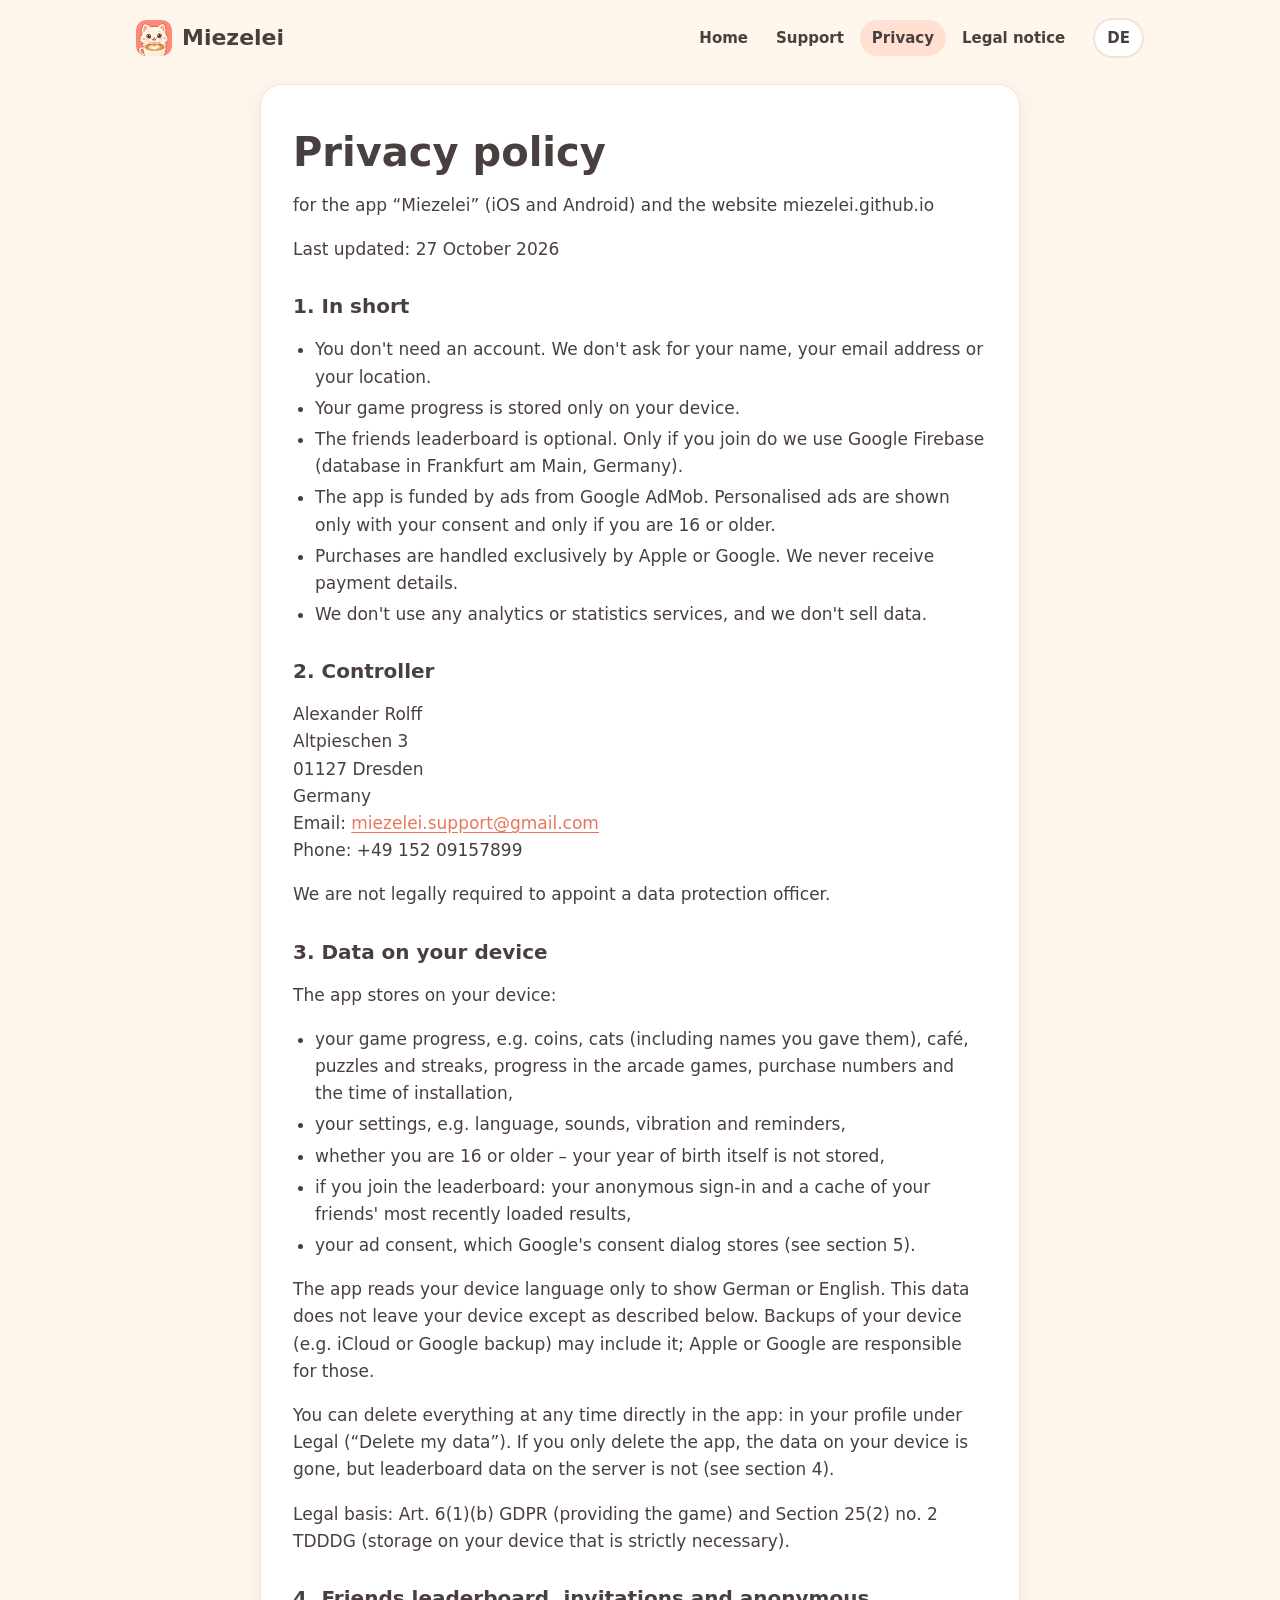
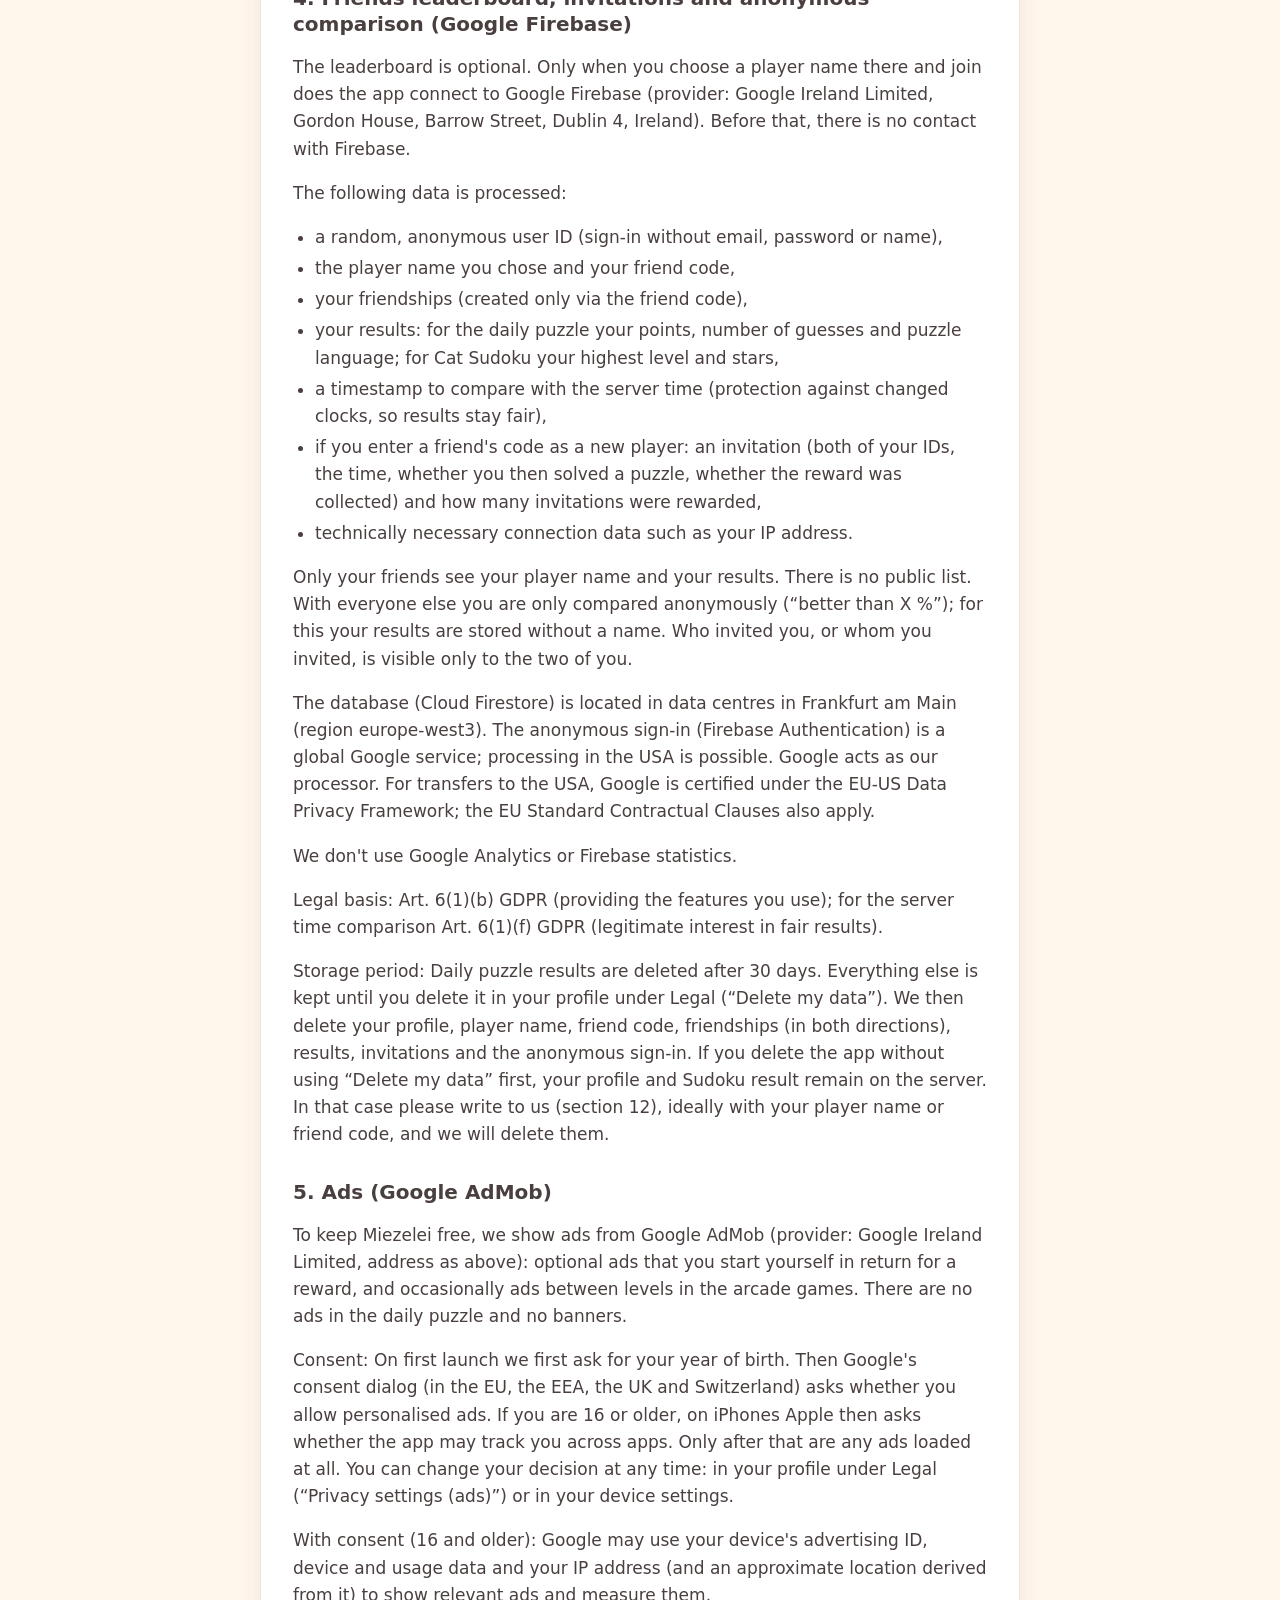
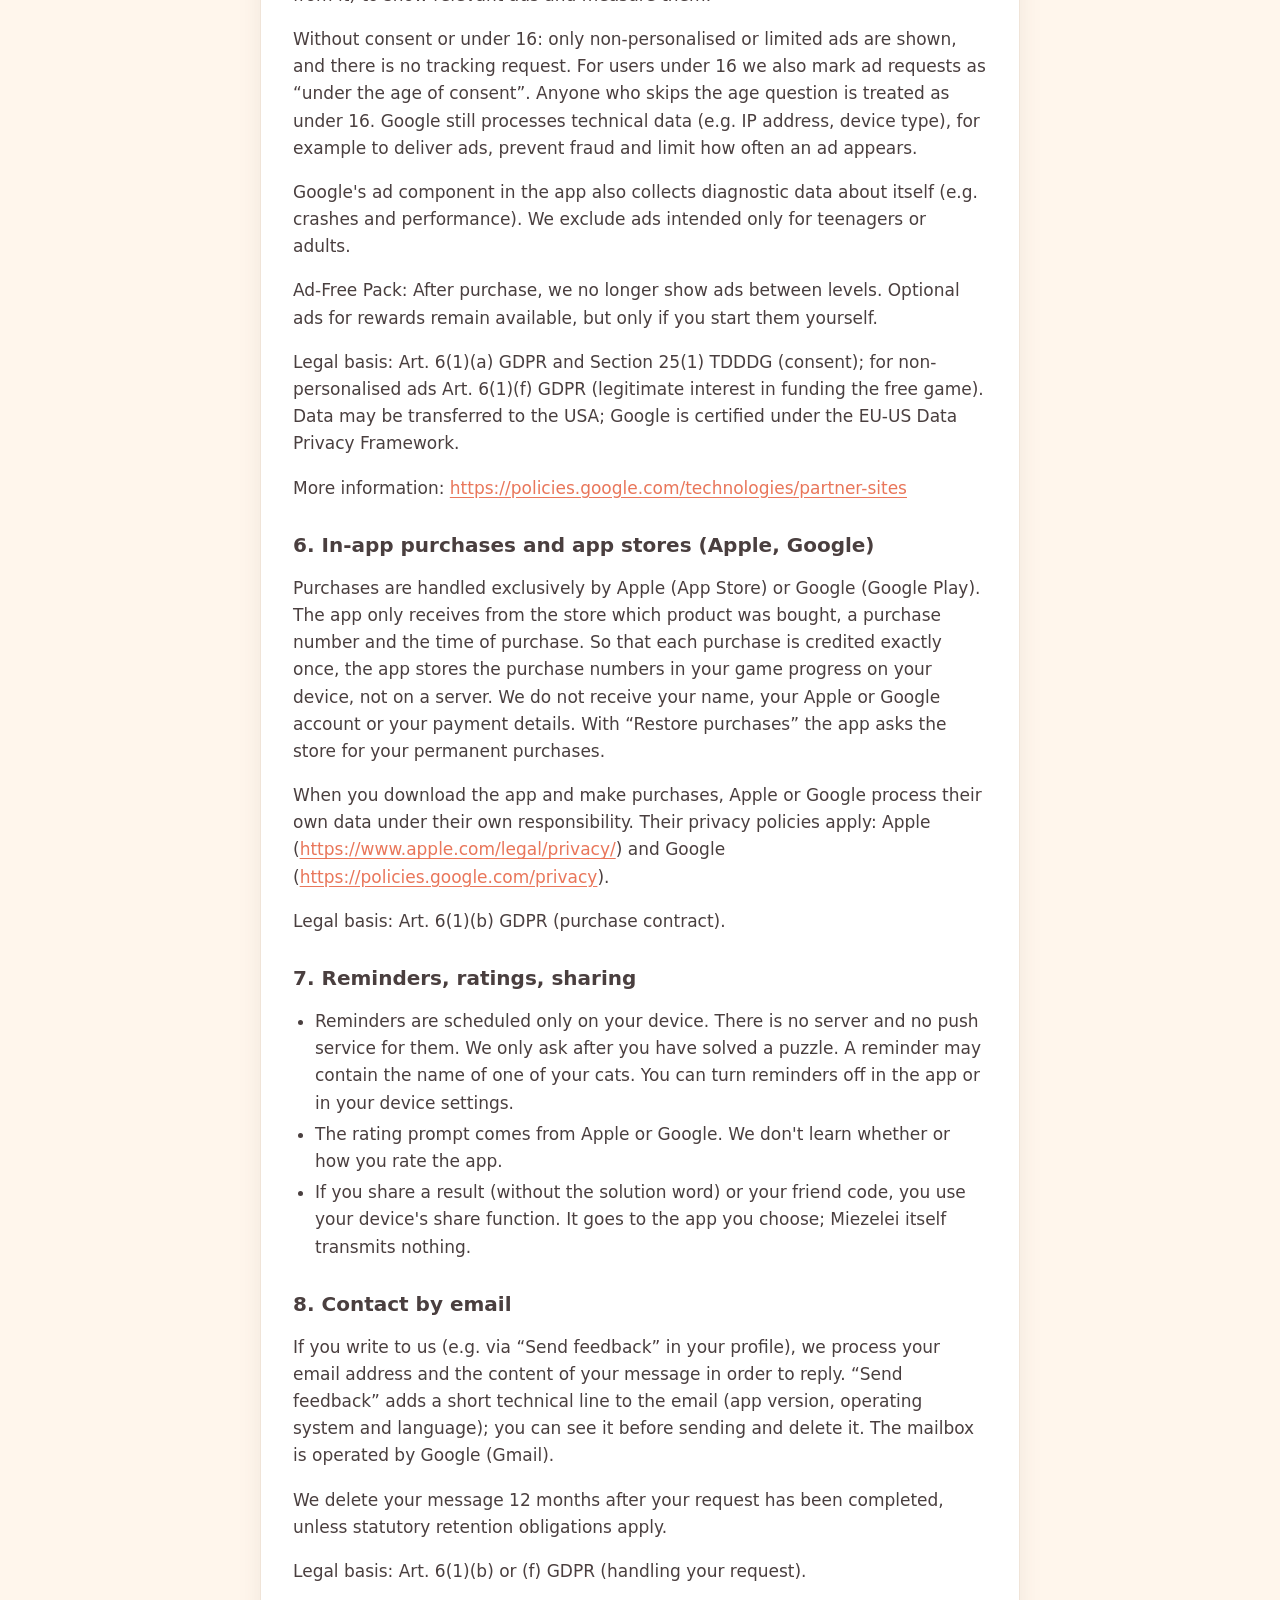
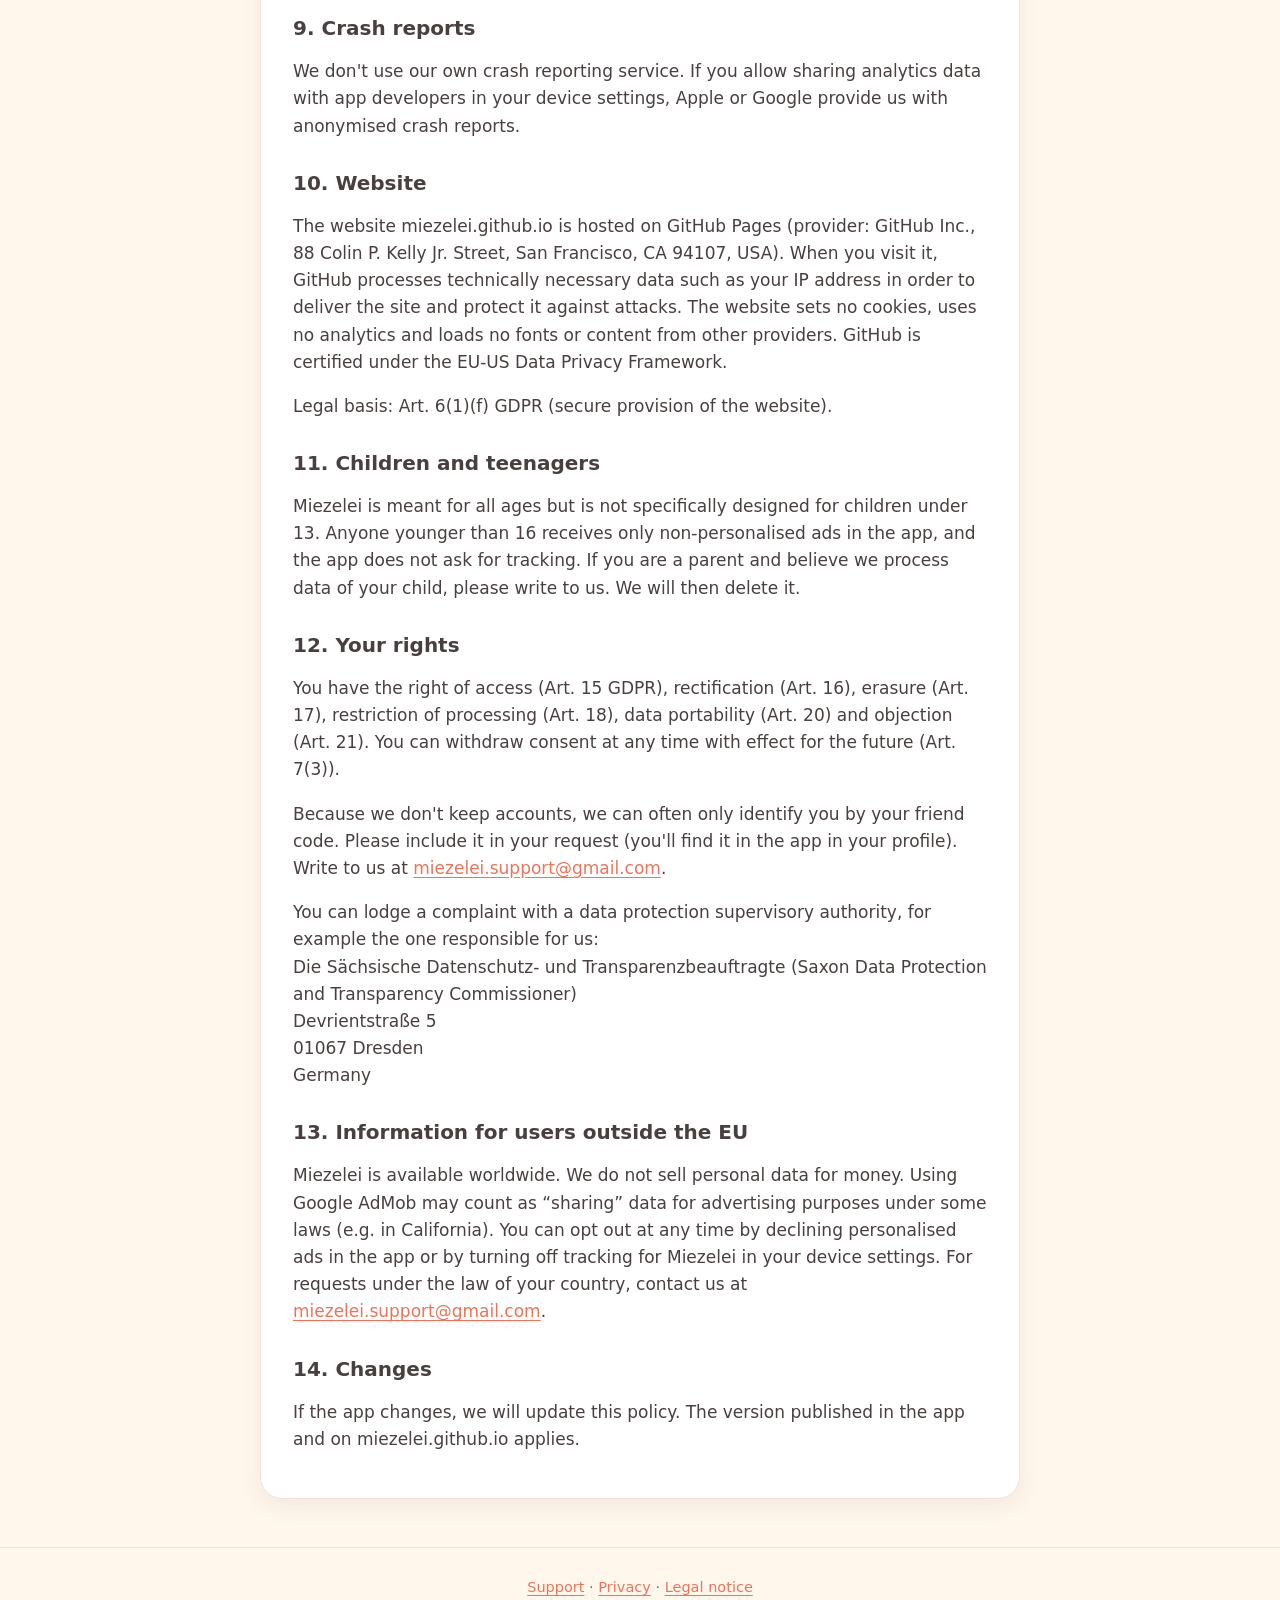
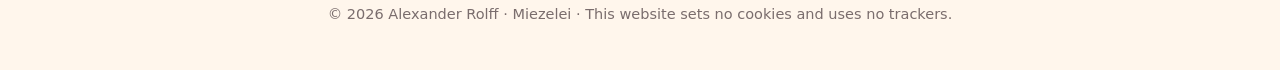
==== en/privacy/index.html @ c714ddec "Website miezelei.github.io: Start, Support, Datenschutz, Impressum (DE/EN), app-ads.txt, 404 Co-Auth" ====
<!doctype html>
<html lang="en">
<head>
<meta charset="utf-8">
<meta name="viewport" content="width=device-width, initial-scale=1">
<title>Privacy policy – Miezelei</title>
<meta name="description" content="Privacy policy for the Miezelei app and miezelei.github.io.">
<meta name="theme-color" content="#FFF6EC">
<link rel="canonical" href="https://miezelei.github.io/en/privacy/">
<link rel="alternate" hreflang="de" href="https://miezelei.github.io/datenschutz/">
<link rel="alternate" hreflang="en" href="https://miezelei.github.io/en/privacy/">
<link rel="icon" type="image/png" href="/assets/img/favicon-64.png">
<link rel="apple-touch-icon" href="/assets/img/apple-touch-icon.png">
<link rel="stylesheet" href="/assets/style.css">
</head>
<body>
<a class="skip" href="#inhalt">Skip to content</a>
<header class="top">
  <a class="brand" href="/en/"><img src="/assets/img/favicon-64.png" alt="" width="36" height="36"><span>Miezelei</span></a>
  <nav aria-label="Main menu"><a href="/en/">Home</a><a href="/en/support/">Support</a><a href="/en/privacy/" aria-current="page">Privacy</a><a href="/en/legal-notice/">Legal notice</a></nav>
  <a class="lang" href="/datenschutz/" hreflang="de" lang="de" aria-label="Deutsch">DE</a>
</header>
<main id="inhalt" class="">
<article class="page legal">
<h1>Privacy policy</h1>
<p>for the app “Miezelei” (iOS and Android) and the website miezelei.github.io</p>
<p>Last updated: 27 October 2026</p>
<h2 id="1-in-short">1. In short</h2>
<ul><li>You don't need an account. We don't ask for your name, your email address or your location.</li><li>Your game progress is stored only on your device.</li><li>The friends leaderboard is optional. Only if you join do we use Google Firebase (database in Frankfurt am Main, Germany).</li><li>The app is funded by ads from Google AdMob. Personalised ads are shown only with your consent and only if you are 16 or older.</li><li>Purchases are handled exclusively by Apple or Google. We never receive payment details.</li><li>We don't use any analytics or statistics services, and we don't sell data.</li></ul>
<h2 id="2-controller">2. Controller</h2>
<p>Alexander Rolff<br>Altpieschen 3<br>01127 Dresden<br>Germany<br>Email: <a href="mailto:miezelei.support@gmail.com">miezelei.support@gmail.com</a><br>Phone: +49 152 09157899</p>
<p>We are not legally required to appoint a data protection officer.</p>
<h2 id="3-data-on-your-device">3. Data on your device</h2>
<p>The app stores on your device:</p>
<ul><li>your game progress, e.g. coins, cats (including names you gave them), café, puzzles and streaks, progress in the arcade games, purchase numbers and the time of installation,</li><li>your settings, e.g. language, sounds, vibration and reminders,</li><li>whether you are 16 or older – your year of birth itself is not stored,</li><li>if you join the leaderboard: your anonymous sign-in and a cache of your friends' most recently loaded results,</li><li>your ad consent, which Google's consent dialog stores (see section 5).</li></ul>
<p>The app reads your device language only to show German or English. This data does not leave your device except as described below. Backups of your device (e.g. iCloud or Google backup) may include it; Apple or Google are responsible for those.</p>
<p>You can delete everything at any time directly in the app: in your profile under Legal (“Delete my data”). If you only delete the app, the data on your device is gone, but leaderboard data on the server is not (see section 4).</p>
<p>Legal basis: Art. 6(1)(b) GDPR (providing the game) and Section 25(2) no. 2 TDDDG (storage on your device that is strictly necessary).</p>
<h2 id="4-friends-leaderboard-invitations-and-anonymous-comparison-google-firebase">4. Friends leaderboard, invitations and anonymous comparison (Google Firebase)</h2>
<p>The leaderboard is optional. Only when you choose a player name there and join does the app connect to Google Firebase (provider: Google Ireland Limited, Gordon House, Barrow Street, Dublin 4, Ireland). Before that, there is no contact with Firebase.</p>
<p>The following data is processed:</p>
<ul><li>a random, anonymous user ID (sign-in without email, password or name),</li><li>the player name you chose and your friend code,</li><li>your friendships (created only via the friend code),</li><li>your results: for the daily puzzle your points, number of guesses and puzzle language; for Cat Sudoku your highest level and stars,</li><li>a timestamp to compare with the server time (protection against changed clocks, so results stay fair),</li><li>if you enter a friend's code as a new player: an invitation (both of your IDs, the time, whether you then solved a puzzle, whether the reward was collected) and how many invitations were rewarded,</li><li>technically necessary connection data such as your IP address.</li></ul>
<p>Only your friends see your player name and your results. There is no public list. With everyone else you are only compared anonymously (“better than X %”); for this your results are stored without a name. Who invited you, or whom you invited, is visible only to the two of you.</p>
<p>The database (Cloud Firestore) is located in data centres in Frankfurt am Main (region europe-west3). The anonymous sign-in (Firebase Authentication) is a global Google service; processing in the USA is possible. Google acts as our processor. For transfers to the USA, Google is certified under the EU-US Data Privacy Framework; the EU Standard Contractual Clauses also apply.</p>
<p>We don't use Google Analytics or Firebase statistics.</p>
<p>Legal basis: Art. 6(1)(b) GDPR (providing the features you use); for the server time comparison Art. 6(1)(f) GDPR (legitimate interest in fair results).</p>
<p>Storage period: Daily puzzle results are deleted after 30 days. Everything else is kept until you delete it in your profile under Legal (“Delete my data”). We then delete your profile, player name, friend code, friendships (in both directions), results, invitations and the anonymous sign-in. If you delete the app without using “Delete my data” first, your profile and Sudoku result remain on the server. In that case please write to us (section 12), ideally with your player name or friend code, and we will delete them.</p>
<h2 id="5-ads-google-admob">5. Ads (Google AdMob)</h2>
<p>To keep Miezelei free, we show ads from Google AdMob (provider: Google Ireland Limited, address as above): optional ads that you start yourself in return for a reward, and occasionally ads between levels in the arcade games. There are no ads in the daily puzzle and no banners.</p>
<p>Consent: On first launch we first ask for your year of birth. Then Google's consent dialog (in the EU, the EEA, the UK and Switzerland) asks whether you allow personalised ads. If you are 16 or older, on iPhones Apple then asks whether the app may track you across apps. Only after that are any ads loaded at all. You can change your decision at any time: in your profile under Legal (“Privacy settings (ads)”) or in your device settings.</p>
<p>With consent (16 and older): Google may use your device's advertising ID, device and usage data and your IP address (and an approximate location derived from it) to show relevant ads and measure them.</p>
<p>Without consent or under 16: only non-personalised or limited ads are shown, and there is no tracking request. For users under 16 we also mark ad requests as “under the age of consent”. Anyone who skips the age question is treated as under 16. Google still processes technical data (e.g. IP address, device type), for example to deliver ads, prevent fraud and limit how often an ad appears.</p>
<p>Google's ad component in the app also collects diagnostic data about itself (e.g. crashes and performance). We exclude ads intended only for teenagers or adults.</p>
<p>Ad-Free Pack: After purchase, we no longer show ads between levels. Optional ads for rewards remain available, but only if you start them yourself.</p>
<p>Legal basis: Art. 6(1)(a) GDPR and Section 25(1) TDDDG (consent); for non-personalised ads Art. 6(1)(f) GDPR (legitimate interest in funding the free game). Data may be transferred to the USA; Google is certified under the EU-US Data Privacy Framework.</p>
<p>More information: <a href="https://policies.google.com/technologies/partner-sites">https://policies.google.com/technologies/partner-sites</a></p>
<h2 id="6-in-app-purchases-and-app-stores-apple-google">6. In-app purchases and app stores (Apple, Google)</h2>
<p>Purchases are handled exclusively by Apple (App Store) or Google (Google Play). The app only receives from the store which product was bought, a purchase number and the time of purchase. So that each purchase is credited exactly once, the app stores the purchase numbers in your game progress on your device, not on a server. We do not receive your name, your Apple or Google account or your payment details. With “Restore purchases” the app asks the store for your permanent purchases.</p>
<p>When you download the app and make purchases, Apple or Google process their own data under their own responsibility. Their privacy policies apply: Apple (<a href="https://www.apple.com/legal/privacy/">https://www.apple.com/legal/privacy/</a>) and Google (<a href="https://policies.google.com/privacy">https://policies.google.com/privacy</a>).</p>
<p>Legal basis: Art. 6(1)(b) GDPR (purchase contract).</p>
<h2 id="7-reminders-ratings-sharing">7. Reminders, ratings, sharing</h2>
<ul><li>Reminders are scheduled only on your device. There is no server and no push service for them. We only ask after you have solved a puzzle. A reminder may contain the name of one of your cats. You can turn reminders off in the app or in your device settings.</li><li>The rating prompt comes from Apple or Google. We don't learn whether or how you rate the app.</li><li>If you share a result (without the solution word) or your friend code, you use your device's share function. It goes to the app you choose; Miezelei itself transmits nothing.</li></ul>
<h2 id="8-contact-by-email">8. Contact by email</h2>
<p>If you write to us (e.g. via “Send feedback” in your profile), we process your email address and the content of your message in order to reply. “Send feedback” adds a short technical line to the email (app version, operating system and language); you can see it before sending and delete it. The mailbox is operated by Google (Gmail).</p>
<p>We delete your message 12 months after your request has been completed, unless statutory retention obligations apply.</p>
<p>Legal basis: Art. 6(1)(b) or (f) GDPR (handling your request).</p>
<h2 id="9-crash-reports">9. Crash reports</h2>
<p>We don't use our own crash reporting service. If you allow sharing analytics data with app developers in your device settings, Apple or Google provide us with anonymised crash reports.</p>
<h2 id="10-website">10. Website</h2>
<p>The website miezelei.github.io is hosted on GitHub Pages (provider: GitHub Inc., 88 Colin P. Kelly Jr. Street, San Francisco, CA 94107, USA). When you visit it, GitHub processes technically necessary data such as your IP address in order to deliver the site and protect it against attacks. The website sets no cookies, uses no analytics and loads no fonts or content from other providers. GitHub is certified under the EU-US Data Privacy Framework.</p>
<p>Legal basis: Art. 6(1)(f) GDPR (secure provision of the website).</p>
<h2 id="11-children-and-teenagers">11. Children and teenagers</h2>
<p>Miezelei is meant for all ages but is not specifically designed for children under 13. Anyone younger than 16 receives only non-personalised ads in the app, and the app does not ask for tracking. If you are a parent and believe we process data of your child, please write to us. We will then delete it.</p>
<h2 id="12-your-rights">12. Your rights</h2>
<p>You have the right of access (Art. 15 GDPR), rectification (Art. 16), erasure (Art. 17), restriction of processing (Art. 18), data portability (Art. 20) and objection (Art. 21). You can withdraw consent at any time with effect for the future (Art. 7(3)).</p>
<p>Because we don't keep accounts, we can often only identify you by your friend code. Please include it in your request (you'll find it in the app in your profile). Write to us at <a href="mailto:miezelei.support@gmail.com">miezelei.support@gmail.com</a>.</p>
<p>You can lodge a complaint with a data protection supervisory authority, for example the one responsible for us:<br>Die Sächsische Datenschutz- und Transparenzbeauftragte (Saxon Data Protection and Transparency Commissioner)<br>Devrientstraße 5<br>01067 Dresden<br>Germany</p>
<h2 id="13-information-for-users-outside-the-eu">13. Information for users outside the EU</h2>
<p>Miezelei is available worldwide. We do not sell personal data for money. Using Google AdMob may count as “sharing” data for advertising purposes under some laws (e.g. in California). You can opt out at any time by declining personalised ads in the app or by turning off tracking for Miezelei in your device settings. For requests under the law of your country, contact us at <a href="mailto:miezelei.support@gmail.com">miezelei.support@gmail.com</a>.</p>
<h2 id="14-changes">14. Changes</h2>
<p>If the app changes, we will update this policy. The version published in the app and on miezelei.github.io applies.</p>
</article>
</main>
<footer>
  <p><a href="/en/support/">Support</a> · <a href="/en/privacy/">Privacy</a> · <a href="/en/legal-notice/">Legal notice</a></p>
  <p>© 2026 Alexander Rolff · Miezelei · This website sets no cookies and uses no trackers.</p>
</footer>
</body>
</html>
---- assets/style.css ----
/* Miezelei – Farben wie in der App (src/theme/colors.js), nur Systemschriften, keine externen Dateien */
:root {
  --background: #FFF6EC;
  --surface: #FFFFFF;
  --surface-alt: #FFF1E2;
  --primary: #FF9E80;
  --primary-dark: #E9765A;
  --primary-muted: #FFE0D2;
  --secondary: #8FD3B6;
  --secondary-muted: #E1F3EC;
  --gold: #F6C453;
  --gold-muted: #FDF0CE;
  --text: #4A3F3F;
  --text-muted: #7A6D6D;
  --border: #F0E4D8;
  --shadow: 0 6px 24px rgba(74, 63, 63, 0.08);
  --radius: 22px;
  --font: ui-rounded, "SF Pro Rounded", -apple-system, BlinkMacSystemFont, system-ui, "Segoe UI", Roboto, "Helvetica Neue", Arial, sans-serif;
}

* { box-sizing: border-box; }
html { -webkit-text-size-adjust: 100%; }
body {
  margin: 0;
  background: var(--background);
  color: var(--text);
  font-family: var(--font);
  font-size: 17px;
  line-height: 1.6;
}
img { max-width: 100%; height: auto; }
a { color: var(--primary-dark); text-underline-offset: 3px; }
a:hover { color: var(--text); }
:focus-visible { outline: 3px solid var(--secondary); outline-offset: 2px; border-radius: 6px; }

.skip { position: absolute; left: -999px; top: 8px; background: var(--surface); padding: 8px 14px; border-radius: 12px; }
.skip:focus { left: 16px; z-index: 10; }

/* Kopfzeile */
.top {
  display: flex; align-items: center; gap: 16px;
  max-width: 1040px; margin: 0 auto; padding: 18px 16px;
}
.brand { display: flex; align-items: center; gap: 10px; font-weight: 800; font-size: 22px; color: var(--text); text-decoration: none; }
.brand img { border-radius: 10px; }
.top nav { display: flex; flex-wrap: wrap; gap: 4px; margin-left: auto; }
.top nav a, .lang {
  padding: 6px 12px; border-radius: 999px; color: var(--text); text-decoration: none; font-weight: 600; font-size: 15px;
}
.top nav a:hover { background: var(--surface-alt); }
.top nav a[aria-current="page"] { background: var(--primary-muted); }
.lang { background: var(--surface); border: 2px solid var(--border); }
.lang:hover { border-color: var(--primary); }

main { max-width: 1040px; margin: 0 auto; padding: 8px 16px 48px; }

/* Startseite */
.hero { display: grid; grid-template-columns: 1.15fr 1fr; gap: 32px; align-items: center; padding: 24px 0 40px; }
.eyebrow { margin: 0; color: var(--primary-dark); font-weight: 700; letter-spacing: 0.02em; }
.hero h1 { display: flex; align-items: center; gap: 16px; margin: 6px 0 12px; font-size: clamp(40px, 7vw, 64px); line-height: 1.05; }
.hero-icon { border-radius: 18px; box-shadow: var(--shadow); width: 72px; height: 72px; }
.lead { font-size: 19px; margin: 0 0 22px; }
.cta { margin: 0 0 10px; }
.button {
  display: inline-block; padding: 14px 26px; border-radius: 999px; background: var(--primary); color: #fff;
  font-weight: 700; text-decoration: none; box-shadow: var(--shadow);
}
.button:hover { background: var(--primary-dark); color: #fff; }
.button.soon { background: var(--surface); color: var(--text); border: 2px dashed var(--primary); box-shadow: none; }
.facts { color: var(--text-muted); font-size: 15px; margin: 0; }

.hero-cat { position: relative; margin: 0; text-align: center; }
.hero-cat img { width: min(100%, 380px); filter: drop-shadow(0 14px 18px rgba(74, 63, 63, 0.12)); }
.bubble {
  position: absolute; z-index: 1; top: 2%; right: 4%; background: var(--surface); padding: 10px 16px; border-radius: 18px;
  font-weight: 700; box-shadow: var(--shadow); font-size: 16px;
}
.bubble::after {
  content: ""; position: absolute; left: 22px; bottom: -9px; border: 10px solid transparent; border-bottom: 0; border-top-color: var(--surface);
}

.card { background: var(--surface); border: 1px solid var(--border); border-radius: var(--radius); padding: 22px; box-shadow: var(--shadow); }
.features { display: grid; grid-template-columns: repeat(4, 1fr); gap: 16px; }
.features .card h2 { font-size: 18px; margin: 8px 0 6px; line-height: 1.3; }
.features .card p { margin: 0; font-size: 15.5px; color: var(--text-muted); }
.icon { display: inline-grid; place-items: center; width: 48px; height: 48px; border-radius: 16px; background: var(--surface-alt); font-size: 26px; }
.features .card:nth-child(2) .icon { background: var(--gold-muted); }
.features .card:nth-child(3) .icon { background: var(--secondary-muted); }
.features .card:nth-child(4) .icon { background: var(--primary-muted); }

.shots { padding: 48px 0 32px; text-align: center; }
.shots h2 { font-size: 26px; margin: 0 0 20px; }
.shot-row { display: flex; justify-content: center; gap: 20px; }
.shot-row img { width: 220px; border-radius: 26px; border: 6px solid var(--surface); box-shadow: var(--shadow); }

.fair { max-width: 680px; margin: 0 auto; }
.fair h2 { margin: 0 0 8px; font-size: 22px; }
.fair ul { margin: 0; padding-left: 0; list-style: none; }
.fair li { padding-left: 30px; position: relative; margin: 6px 0; }
.fair li::before { content: "🐾"; position: absolute; left: 0; font-size: 16px; }

/* Textseiten */
.page { max-width: 760px; margin: 0 auto; }
.page h1 { font-size: clamp(30px, 5vw, 40px); line-height: 1.15; margin: 16px 0 12px; }
.legal { background: var(--surface); border: 1px solid var(--border); border-radius: var(--radius); padding: 28px 32px; box-shadow: var(--shadow); }
.legal h2 { font-size: 20px; margin: 30px 0 8px; line-height: 1.3; }
.legal p, .legal li { overflow-wrap: anywhere; }
.legal ul { padding-left: 22px; }
.legal li { margin: 4px 0; }
.note { background: var(--gold-muted); padding: 12px 16px; border-radius: 14px; }

.faq { display: grid; gap: 12px; margin: 24px 0; }
details { background: var(--surface); border: 1px solid var(--border); border-radius: 18px; padding: 4px 20px; box-shadow: var(--shadow); }
summary { cursor: pointer; font-weight: 700; padding: 12px 0; list-style: none; position: relative; padding-right: 28px; }
summary::-webkit-details-marker { display: none; }
summary::after { content: "+"; position: absolute; right: 0; top: 9px; font-size: 22px; color: var(--primary-dark); }
details[open] summary::after { content: "–"; }
details p { margin: 0 0 16px; }
.contact { display: flex; gap: 20px; align-items: center; }
.contact img { flex: none; }
.contact h2 { margin: 0 0 4px; font-size: 20px; }
.contact p { margin: 0; overflow-wrap: anywhere; }

.notfound { text-align: center; padding-top: 32px; }

footer { border-top: 1px solid var(--border); text-align: center; padding: 24px 16px 40px; color: var(--text-muted); font-size: 14.5px; }
footer p { margin: 4px 0; }

@media (max-width: 860px) {
  .features { grid-template-columns: repeat(2, 1fr); }
}
@media (max-width: 640px) {
  body { font-size: 16px; }
  .top { flex-wrap: wrap; gap: 8px 12px; }
  .top nav { order: 3; width: 100%; margin-left: 0; justify-content: space-between; }
  .top nav { gap: 0; flex-wrap: nowrap; }
  .top nav a { padding: 6px 8px; font-size: 14px; }
  .lang { margin-left: auto; }
  .hero { grid-template-columns: 1fr; gap: 8px; padding-top: 8px; text-align: center; }
  .hero h1 { justify-content: center; }
  .hero-icon { display: none; }
  .hero-cat { order: -1; }
  .hero-cat img { width: 220px; }
  .bubble { right: 4%; font-size: 14px; }
  .features { grid-template-columns: 1fr; }
  .shot-row { overflow-x: auto; justify-content: flex-start; scroll-snap-type: x mandatory; padding-bottom: 8px; }
  .shot-row img { width: 200px; flex: none; scroll-snap-align: center; }
  .legal { padding: 20px 18px; }
  .contact { flex-direction: column; text-align: center; }
}
@media (prefers-reduced-motion: reduce) { * { scroll-behavior: auto !important; } }
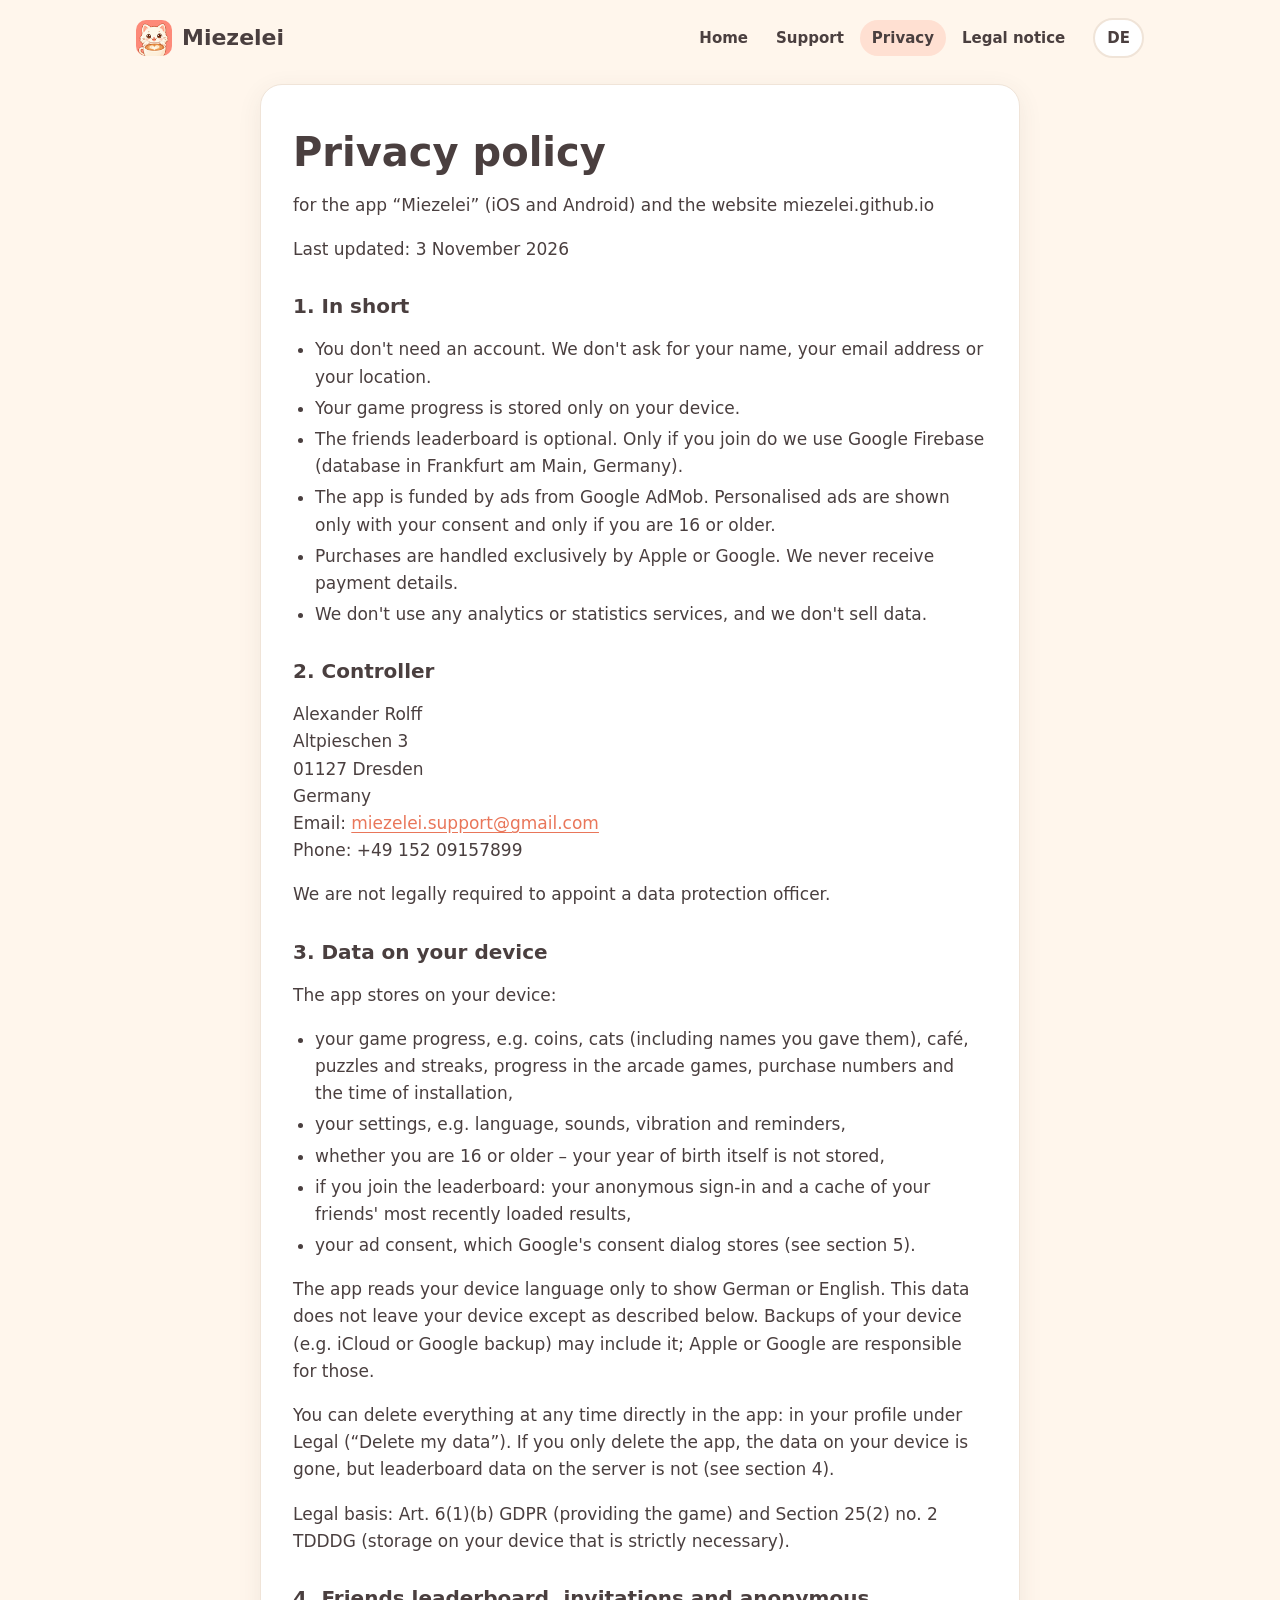
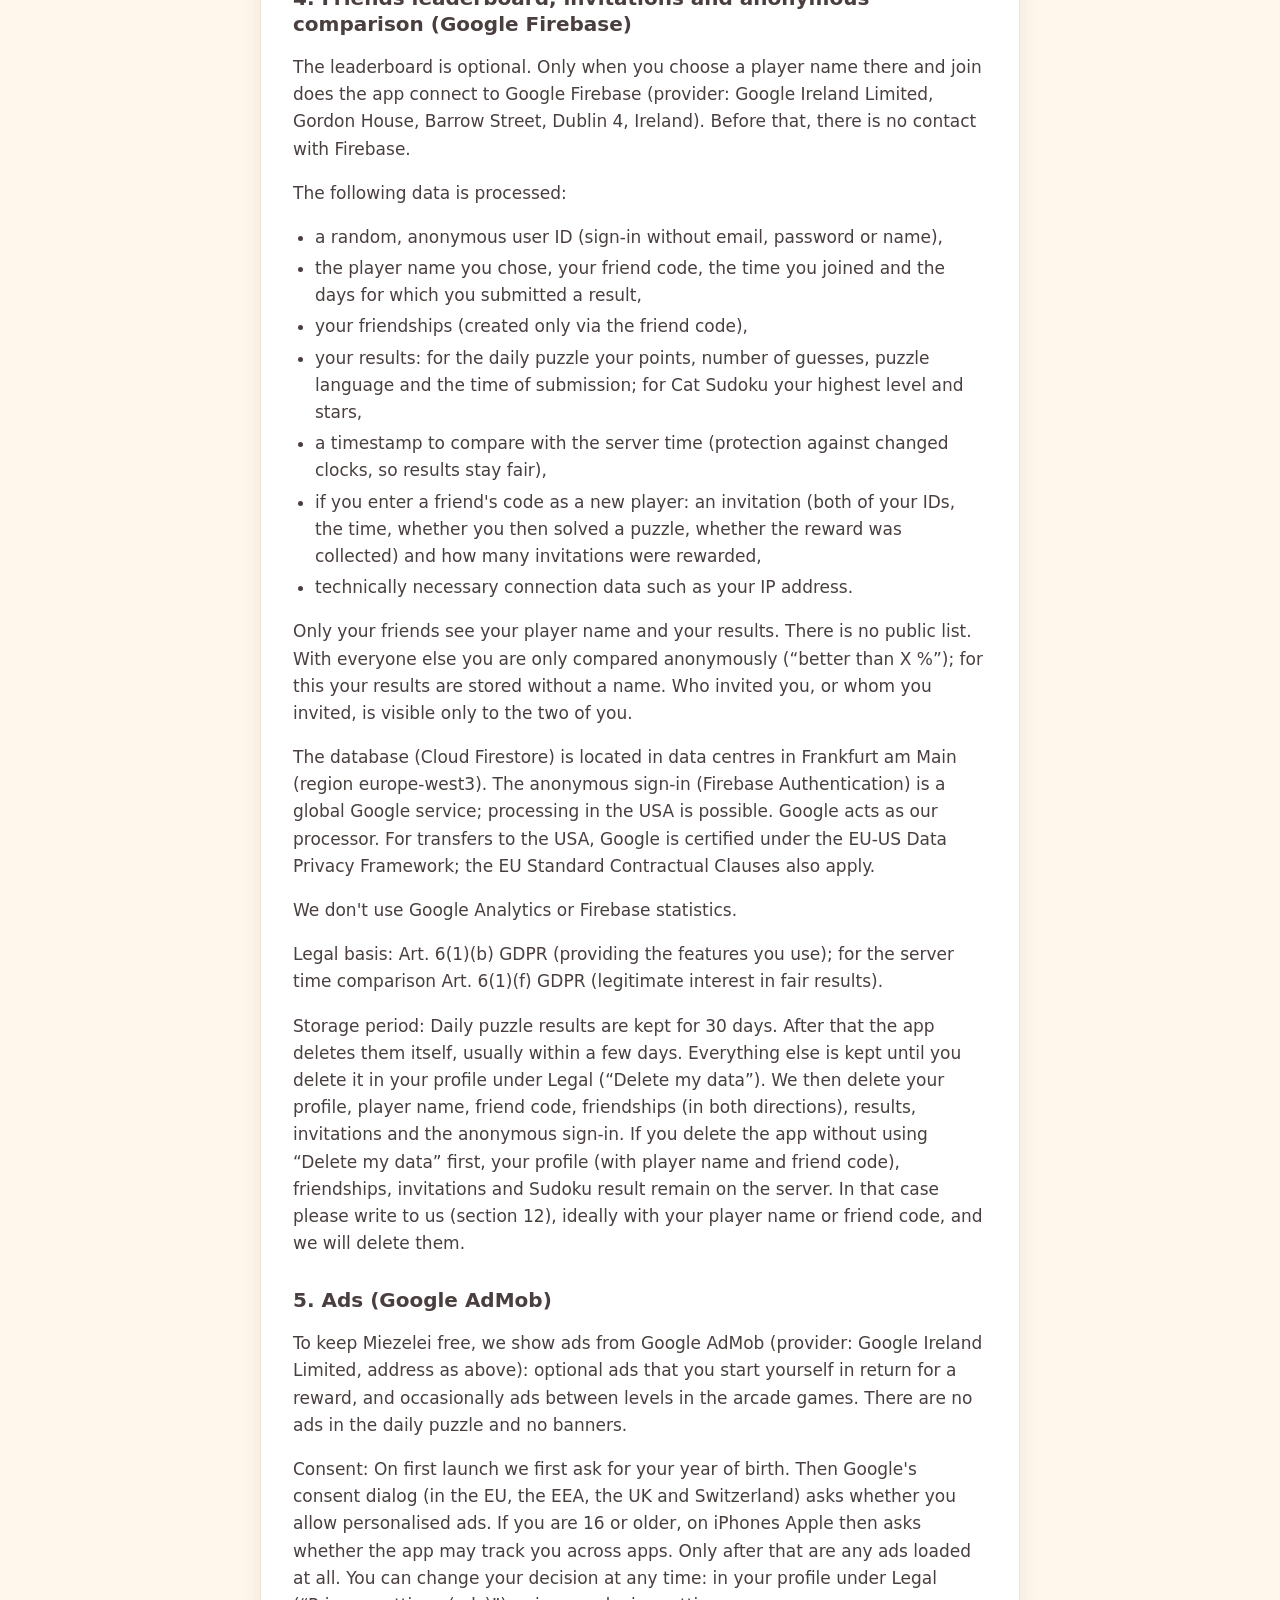
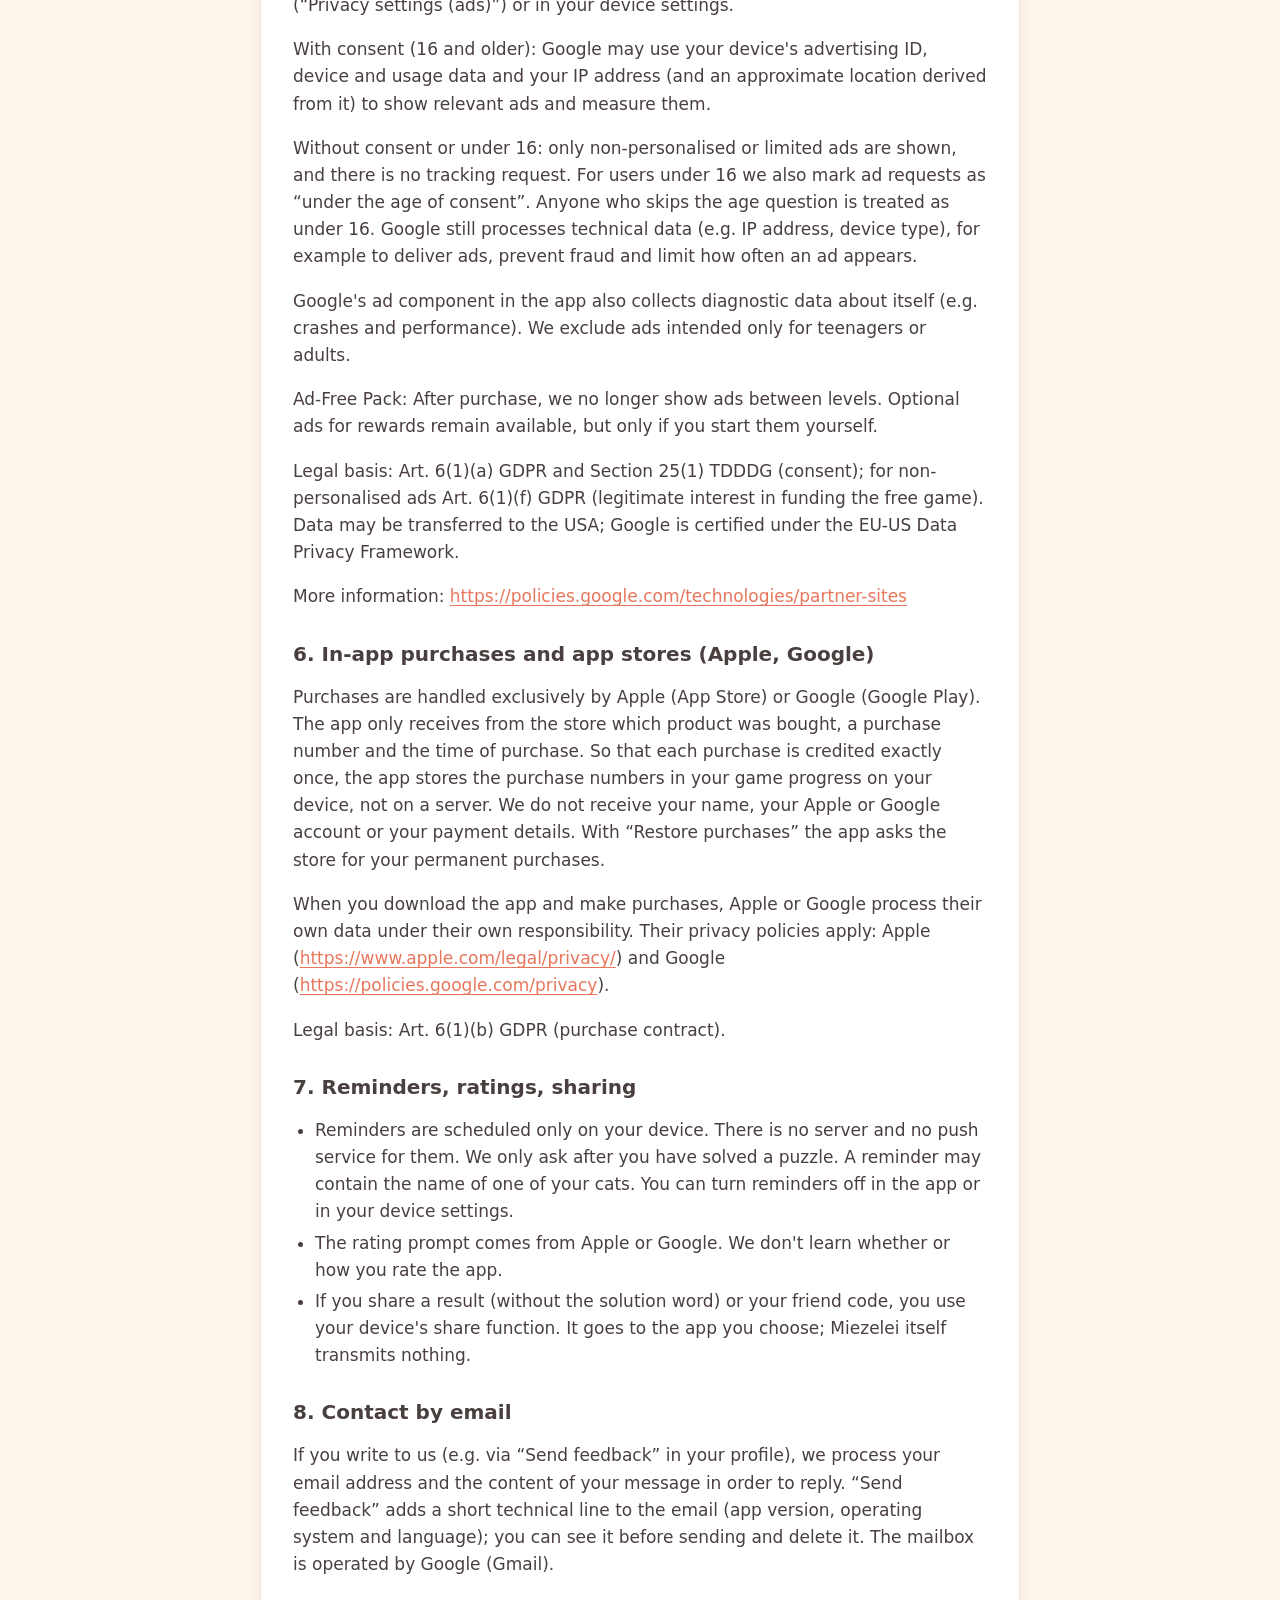
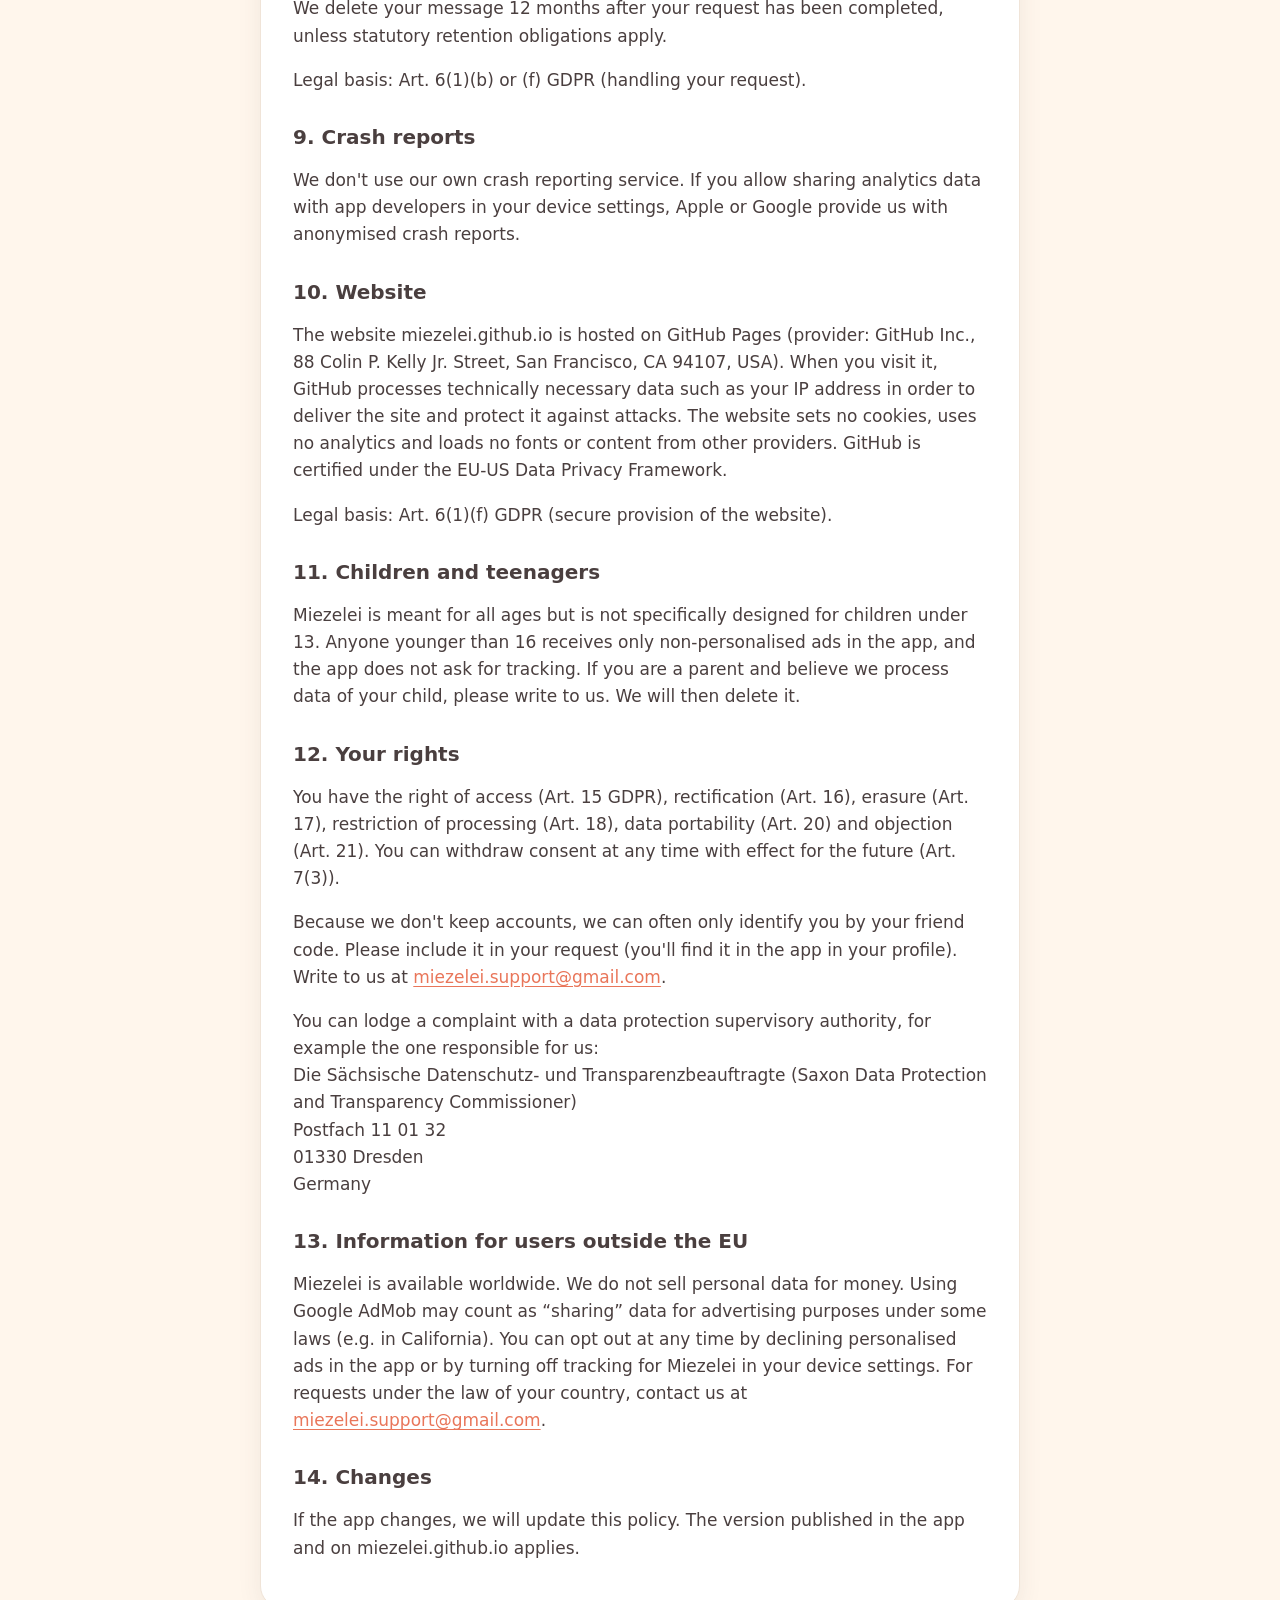
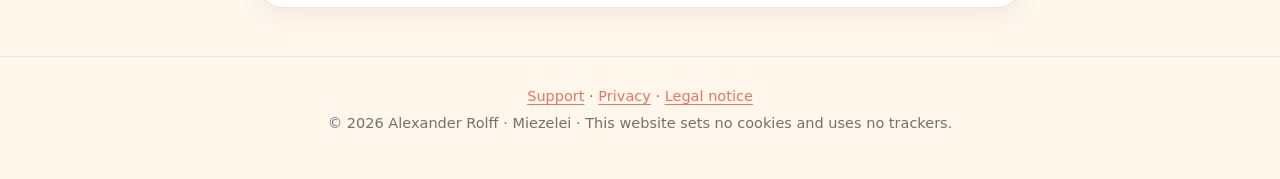
==== commit 2e818bb4: "Datenschutz neu gebaut: Firebase live (Datenliste, Speicherdauer, was nach App-Löschen bleibt), Aufs" ====
--- a/en/privacy/index.html
+++ b/en/privacy/index.html
@@ -24,7 +24,7 @@
 <article class="page legal">
 <h1>Privacy policy</h1>
 <p>for the app “Miezelei” (iOS and Android) and the website miezelei.github.io</p>
-<p>Last updated: 27 October 2026</p>
+<p>Last updated: 3 November 2026</p>
 <h2 id="1-in-short">1. In short</h2>
 <ul><li>You don't need an account. We don't ask for your name, your email address or your location.</li><li>Your game progress is stored only on your device.</li><li>The friends leaderboard is optional. Only if you join do we use Google Firebase (database in Frankfurt am Main, Germany).</li><li>The app is funded by ads from Google AdMob. Personalised ads are shown only with your consent and only if you are 16 or older.</li><li>Purchases are handled exclusively by Apple or Google. We never receive payment details.</li><li>We don't use any analytics or statistics services, and we don't sell data.</li></ul>
 <h2 id="2-controller">2. Controller</h2>
@@ -39,12 +39,12 @@
 <h2 id="4-friends-leaderboard-invitations-and-anonymous-comparison-google-firebase">4. Friends leaderboard, invitations and anonymous comparison (Google Firebase)</h2>
 <p>The leaderboard is optional. Only when you choose a player name there and join does the app connect to Google Firebase (provider: Google Ireland Limited, Gordon House, Barrow Street, Dublin 4, Ireland). Before that, there is no contact with Firebase.</p>
 <p>The following data is processed:</p>
-<ul><li>a random, anonymous user ID (sign-in without email, password or name),</li><li>the player name you chose and your friend code,</li><li>your friendships (created only via the friend code),</li><li>your results: for the daily puzzle your points, number of guesses and puzzle language; for Cat Sudoku your highest level and stars,</li><li>a timestamp to compare with the server time (protection against changed clocks, so results stay fair),</li><li>if you enter a friend's code as a new player: an invitation (both of your IDs, the time, whether you then solved a puzzle, whether the reward was collected) and how many invitations were rewarded,</li><li>technically necessary connection data such as your IP address.</li></ul>
+<ul><li>a random, anonymous user ID (sign-in without email, password or name),</li><li>the player name you chose, your friend code, the time you joined and the days for which you submitted a result,</li><li>your friendships (created only via the friend code),</li><li>your results: for the daily puzzle your points, number of guesses, puzzle language and the time of submission; for Cat Sudoku your highest level and stars,</li><li>a timestamp to compare with the server time (protection against changed clocks, so results stay fair),</li><li>if you enter a friend's code as a new player: an invitation (both of your IDs, the time, whether you then solved a puzzle, whether the reward was collected) and how many invitations were rewarded,</li><li>technically necessary connection data such as your IP address.</li></ul>
 <p>Only your friends see your player name and your results. There is no public list. With everyone else you are only compared anonymously (“better than X %”); for this your results are stored without a name. Who invited you, or whom you invited, is visible only to the two of you.</p>
 <p>The database (Cloud Firestore) is located in data centres in Frankfurt am Main (region europe-west3). The anonymous sign-in (Firebase Authentication) is a global Google service; processing in the USA is possible. Google acts as our processor. For transfers to the USA, Google is certified under the EU-US Data Privacy Framework; the EU Standard Contractual Clauses also apply.</p>
 <p>We don't use Google Analytics or Firebase statistics.</p>
 <p>Legal basis: Art. 6(1)(b) GDPR (providing the features you use); for the server time comparison Art. 6(1)(f) GDPR (legitimate interest in fair results).</p>
-<p>Storage period: Daily puzzle results are deleted after 30 days. Everything else is kept until you delete it in your profile under Legal (“Delete my data”). We then delete your profile, player name, friend code, friendships (in both directions), results, invitations and the anonymous sign-in. If you delete the app without using “Delete my data” first, your profile and Sudoku result remain on the server. In that case please write to us (section 12), ideally with your player name or friend code, and we will delete them.</p>
+<p>Storage period: Daily puzzle results are kept for 30 days. After that the app deletes them itself, usually within a few days. Everything else is kept until you delete it in your profile under Legal (“Delete my data”). We then delete your profile, player name, friend code, friendships (in both directions), results, invitations and the anonymous sign-in. If you delete the app without using “Delete my data” first, your profile (with player name and friend code), friendships, invitations and Sudoku result remain on the server. In that case please write to us (section 12), ideally with your player name or friend code, and we will delete them.</p>
 <h2 id="5-ads-google-admob">5. Ads (Google AdMob)</h2>
 <p>To keep Miezelei free, we show ads from Google AdMob (provider: Google Ireland Limited, address as above): optional ads that you start yourself in return for a reward, and occasionally ads between levels in the arcade games. There are no ads in the daily puzzle and no banners.</p>
 <p>Consent: On first launch we first ask for your year of birth. Then Google's consent dialog (in the EU, the EEA, the UK and Switzerland) asks whether you allow personalised ads. If you are 16 or older, on iPhones Apple then asks whether the app may track you across apps. Only after that are any ads loaded at all. You can change your decision at any time: in your profile under Legal (“Privacy settings (ads)”) or in your device settings.</p>
@@ -74,7 +74,7 @@
 <h2 id="12-your-rights">12. Your rights</h2>
 <p>You have the right of access (Art. 15 GDPR), rectification (Art. 16), erasure (Art. 17), restriction of processing (Art. 18), data portability (Art. 20) and objection (Art. 21). You can withdraw consent at any time with effect for the future (Art. 7(3)).</p>
 <p>Because we don't keep accounts, we can often only identify you by your friend code. Please include it in your request (you'll find it in the app in your profile). Write to us at <a href="mailto:miezelei.support@gmail.com">miezelei.support@gmail.com</a>.</p>
-<p>You can lodge a complaint with a data protection supervisory authority, for example the one responsible for us:<br>Die Sächsische Datenschutz- und Transparenzbeauftragte (Saxon Data Protection and Transparency Commissioner)<br>Devrientstraße 5<br>01067 Dresden<br>Germany</p>
+<p>You can lodge a complaint with a data protection supervisory authority, for example the one responsible for us:<br>Die Sächsische Datenschutz- und Transparenzbeauftragte (Saxon Data Protection and Transparency Commissioner)<br>Postfach 11 01 32<br>01330 Dresden<br>Germany</p>
 <h2 id="13-information-for-users-outside-the-eu">13. Information for users outside the EU</h2>
 <p>Miezelei is available worldwide. We do not sell personal data for money. Using Google AdMob may count as “sharing” data for advertising purposes under some laws (e.g. in California). You can opt out at any time by declining personalised ads in the app or by turning off tracking for Miezelei in your device settings. For requests under the law of your country, contact us at <a href="mailto:miezelei.support@gmail.com">miezelei.support@gmail.com</a>.</p>
 <h2 id="14-changes">14. Changes</h2>
